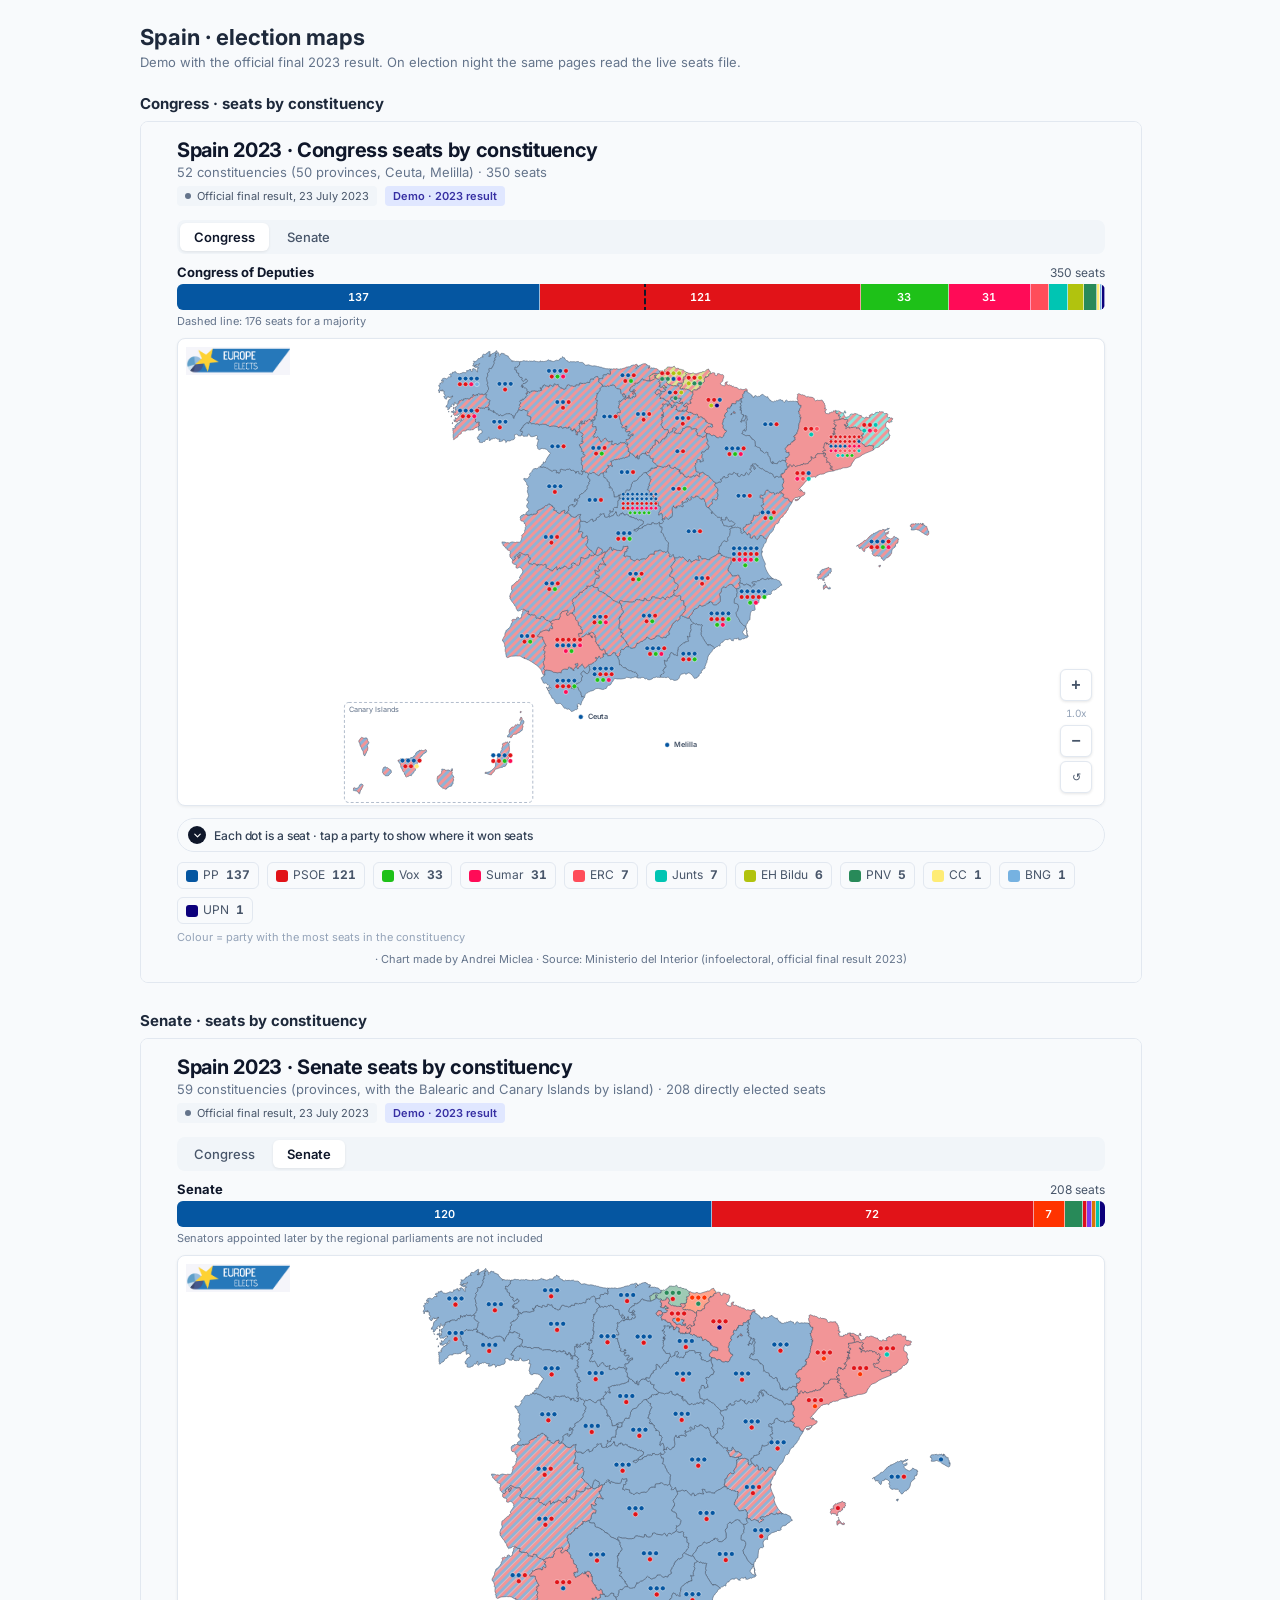
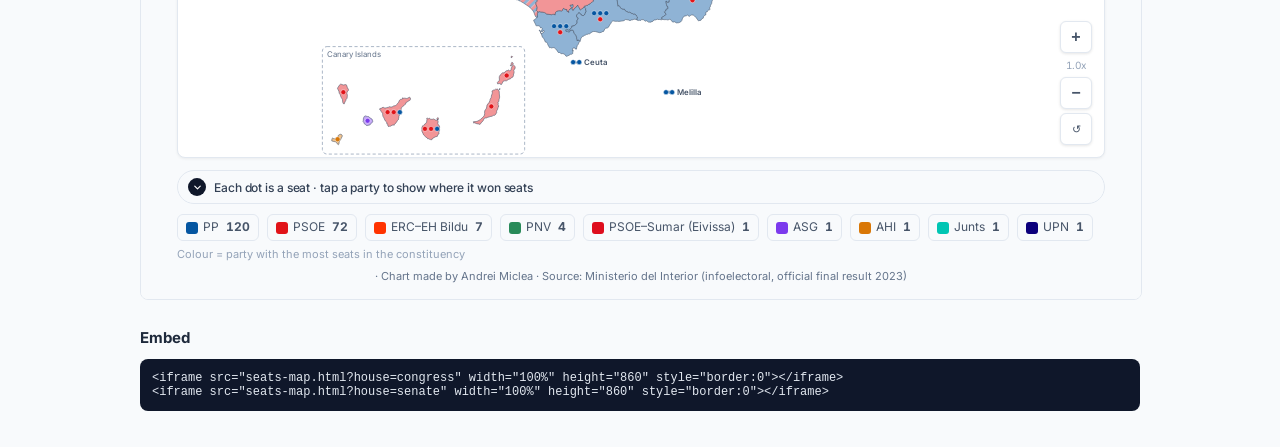
==== index.html @ a238429e "Spain seat maps: Congress and Senate by constituency, 2023 demo" ====
<!DOCTYPE html>
<html lang="en">
<head>
<meta charset="UTF-8">
<meta name="viewport" content="width=device-width, initial-scale=1.0">
<title>Spain Election Maps</title>
<link href="https://fonts.googleapis.com/css2?family=Inter:wght@400;600;700&display=swap" rel="stylesheet">
<style>
  body { font-family: 'Inter', sans-serif; background: #F8FAFC; color: #1E293B; margin: 0; padding: 24px 16px; }
  main { max-width: 1000px; margin: 0 auto; }
  h1 { font-size: 22px; margin: 0 0 4px; } p { color: #64748B; font-size: 13px; margin: 0 0 20px; }
  h2 { font-size: 15px; margin: 24px 0 8px; }
  iframe { width: 100%; height: 860px; border: 1px solid #E2E8F0; border-radius: 8px; background: #fff; }
  pre { background: #0F172A; color: #E2E8F0; padding: 12px; border-radius: 8px; font-size: 12px; overflow-x: auto; }
</style>
</head>
<body>
<main>
  <h1>Spain · election maps</h1>
  <p>Demo with the official final 2023 result. On election night the same pages read the live seats file.</p>
  <h2>Congress · seats by constituency</h2>
  <iframe src="seats-map.html?house=congress" loading="lazy" title="Congress seats by constituency"></iframe>
  <h2>Senate · seats by constituency</h2>
  <iframe src="seats-map.html?house=senate" loading="lazy" title="Senate seats by constituency"></iframe>
  <h2>Embed</h2>
<pre>&lt;iframe src="seats-map.html?house=congress" width="100%" height="860" style="border:0"&gt;&lt;/iframe&gt;
&lt;iframe src="seats-map.html?house=senate" width="100%" height="860" style="border:0"&gt;&lt;/iframe&gt;</pre>
</main>
</body>
</html>
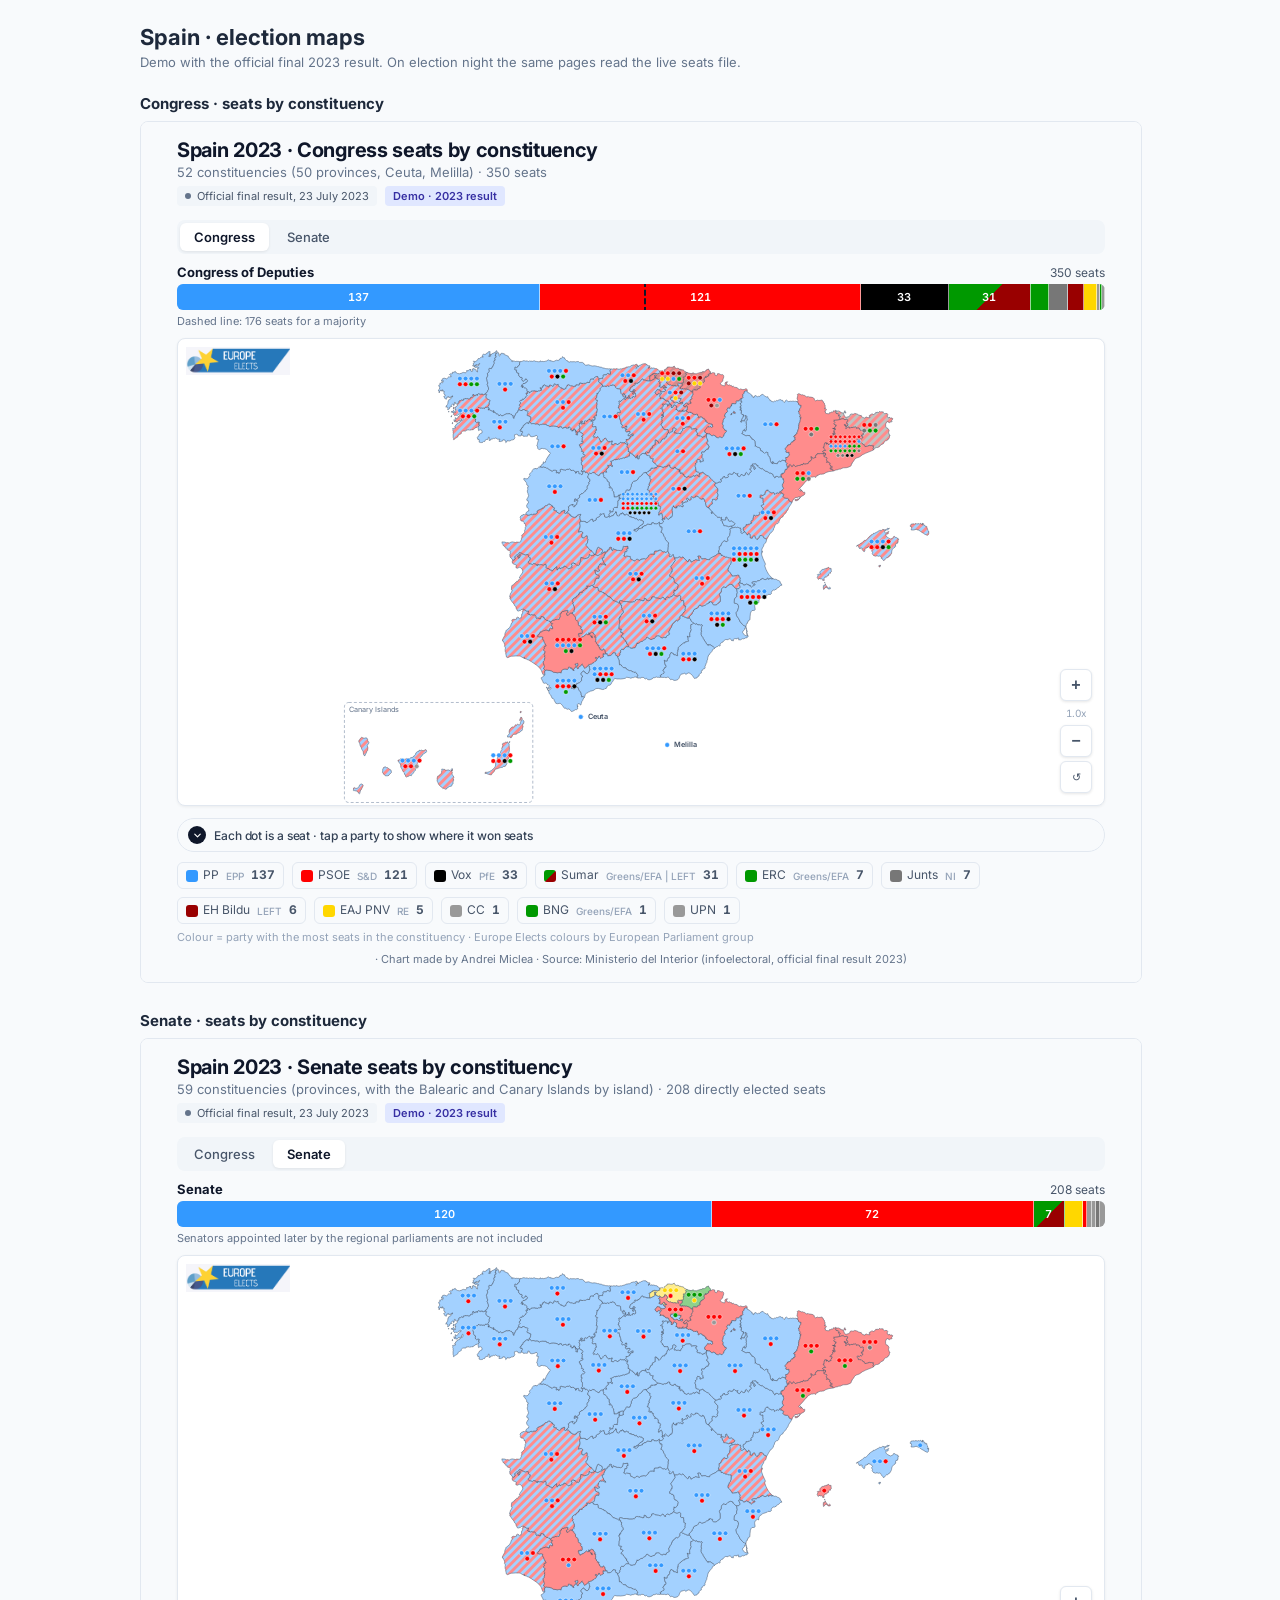
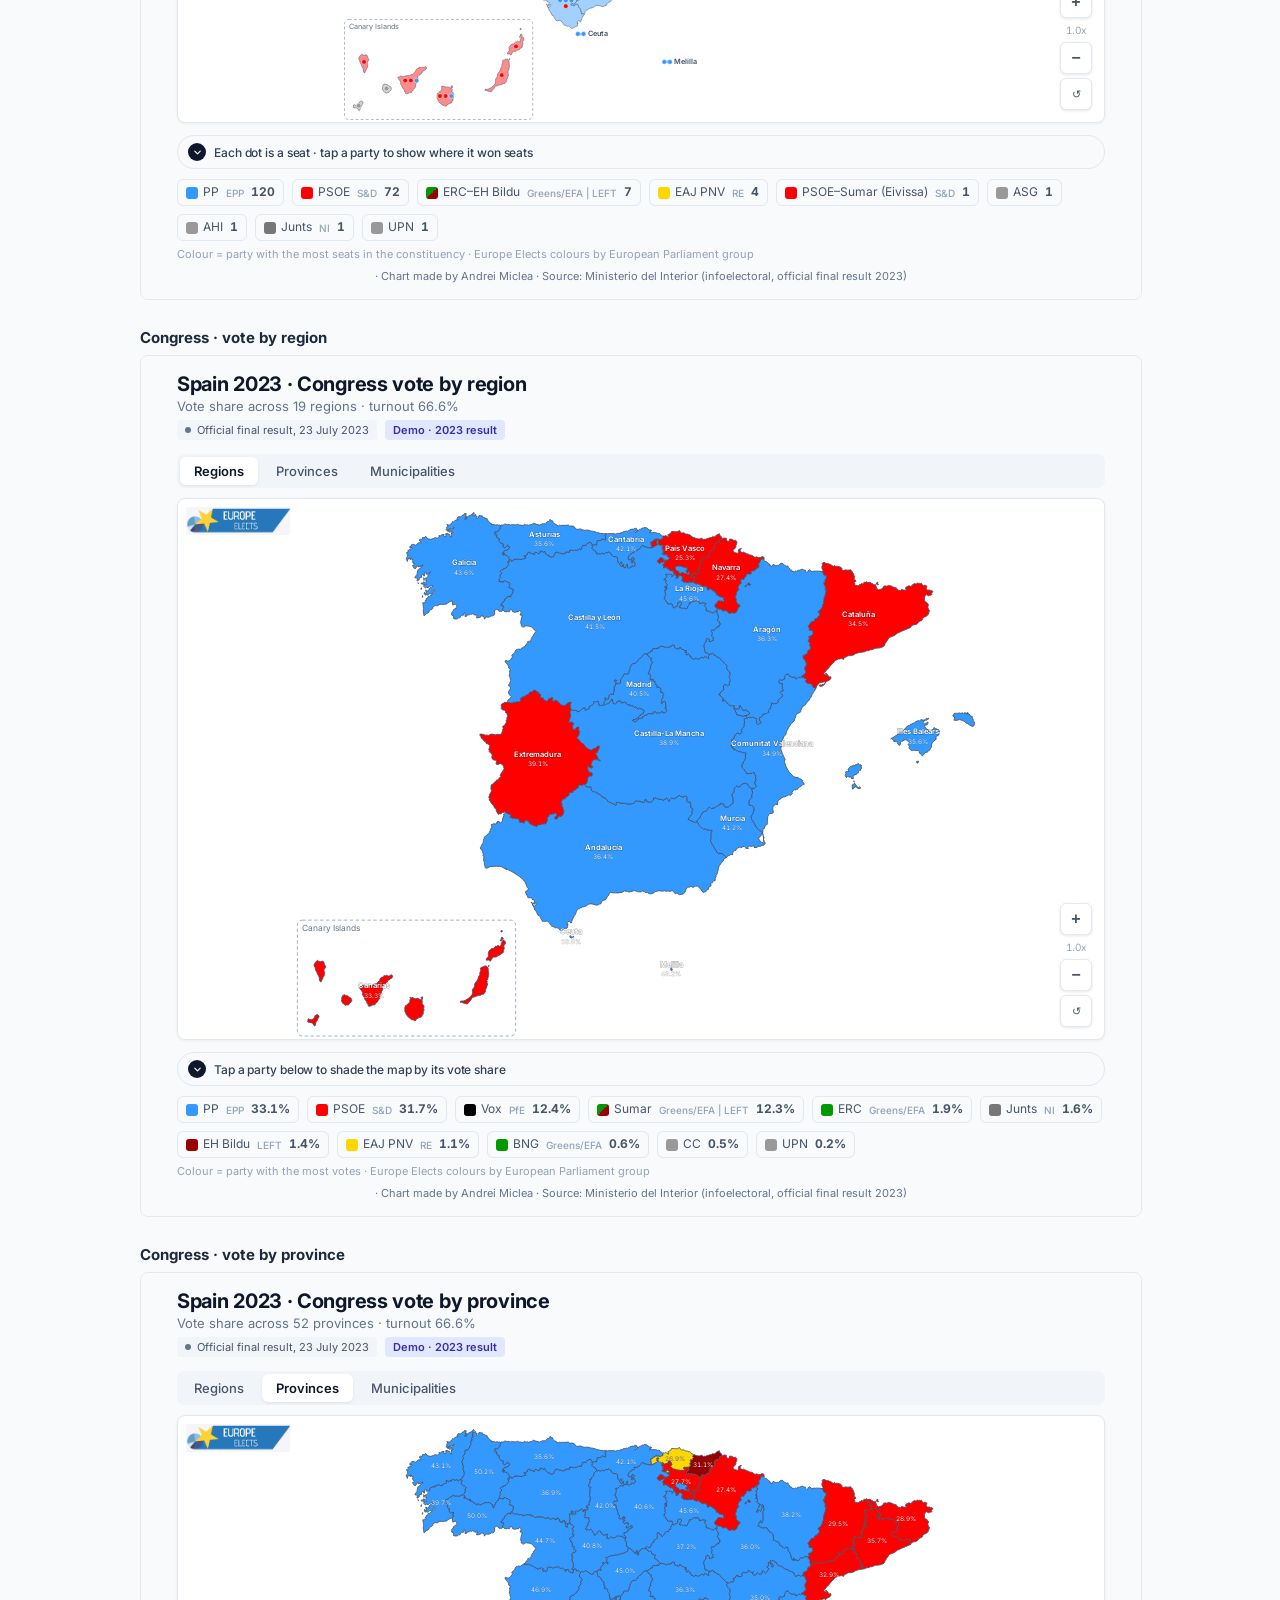
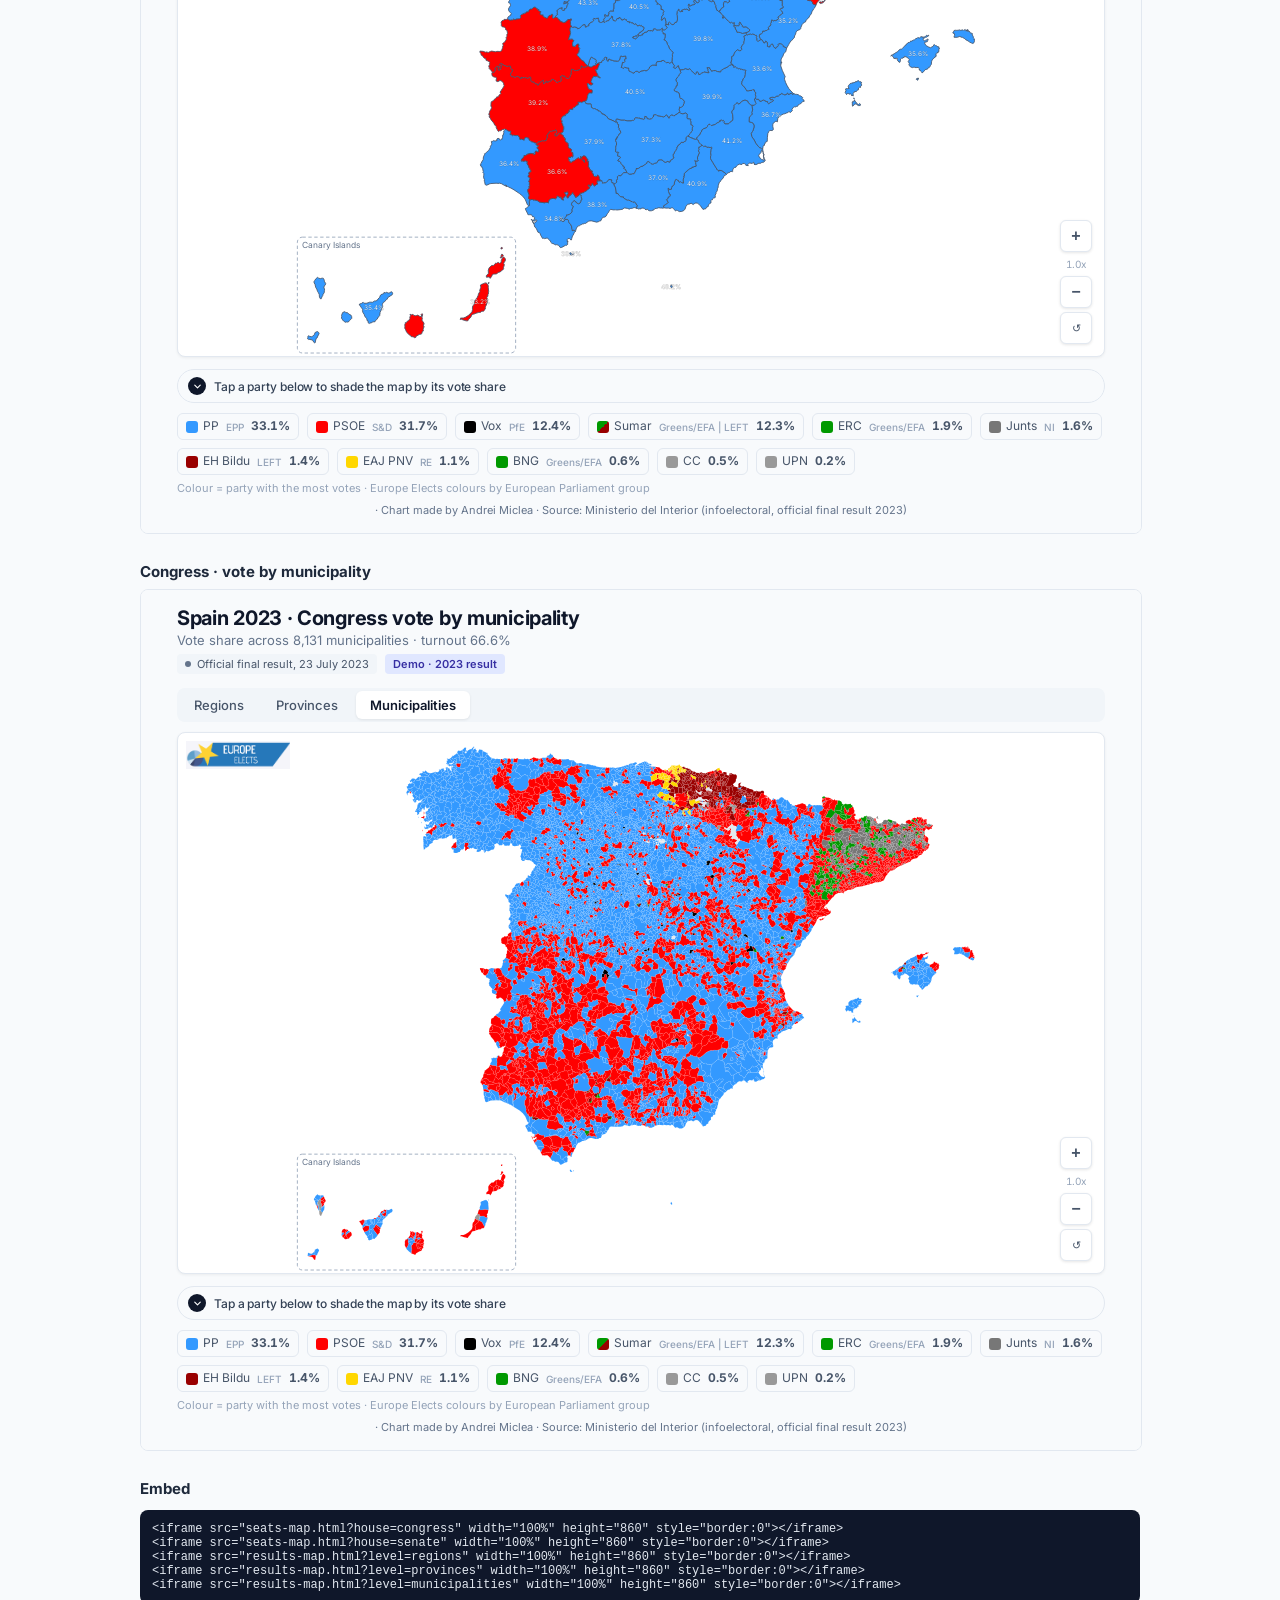
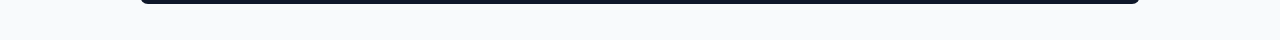
==== commit 0d721fde: "Results maps by region, province and municipality; Europe Elects party names and colours" ====
--- a/index.html
+++ b/index.html
@@ -22,9 +22,18 @@
   <iframe src="seats-map.html?house=congress" loading="lazy" title="Congress seats by constituency"></iframe>
   <h2>Senate · seats by constituency</h2>
   <iframe src="seats-map.html?house=senate" loading="lazy" title="Senate seats by constituency"></iframe>
+  <h2>Congress · vote by region</h2>
+  <iframe src="results-map.html?level=regions" loading="lazy" title="Congress vote by region"></iframe>
+  <h2>Congress · vote by province</h2>
+  <iframe src="results-map.html?level=provinces" loading="lazy" title="Congress vote by province"></iframe>
+  <h2>Congress · vote by municipality</h2>
+  <iframe src="results-map.html?level=municipalities" loading="lazy" title="Congress vote by municipality"></iframe>
   <h2>Embed</h2>
 <pre>&lt;iframe src="seats-map.html?house=congress" width="100%" height="860" style="border:0"&gt;&lt;/iframe&gt;
-&lt;iframe src="seats-map.html?house=senate" width="100%" height="860" style="border:0"&gt;&lt;/iframe&gt;</pre>
+&lt;iframe src="seats-map.html?house=senate" width="100%" height="860" style="border:0"&gt;&lt;/iframe&gt;
+&lt;iframe src="results-map.html?level=regions" width="100%" height="860" style="border:0"&gt;&lt;/iframe&gt;
+&lt;iframe src="results-map.html?level=provinces" width="100%" height="860" style="border:0"&gt;&lt;/iframe&gt;
+&lt;iframe src="results-map.html?level=municipalities" width="100%" height="860" style="border:0"&gt;&lt;/iframe&gt;</pre>
 </main>
 </body>
 </html>
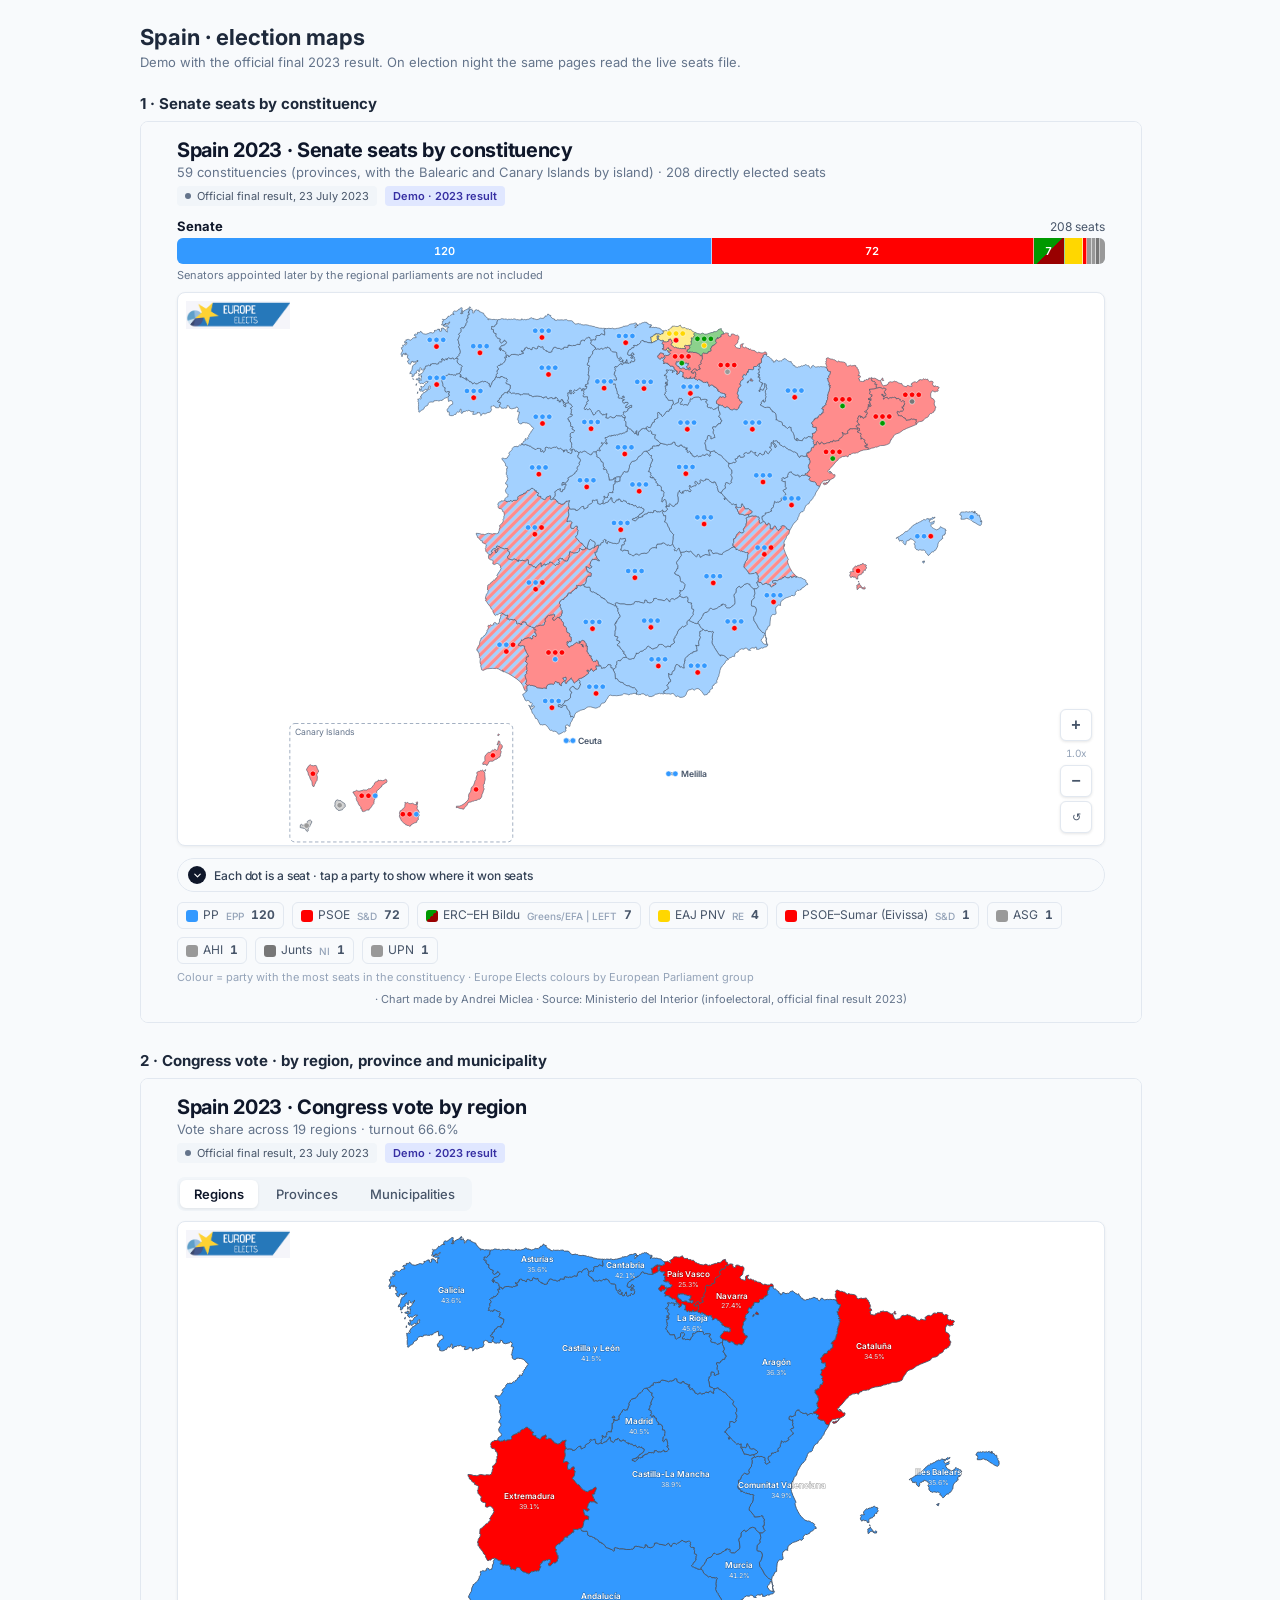
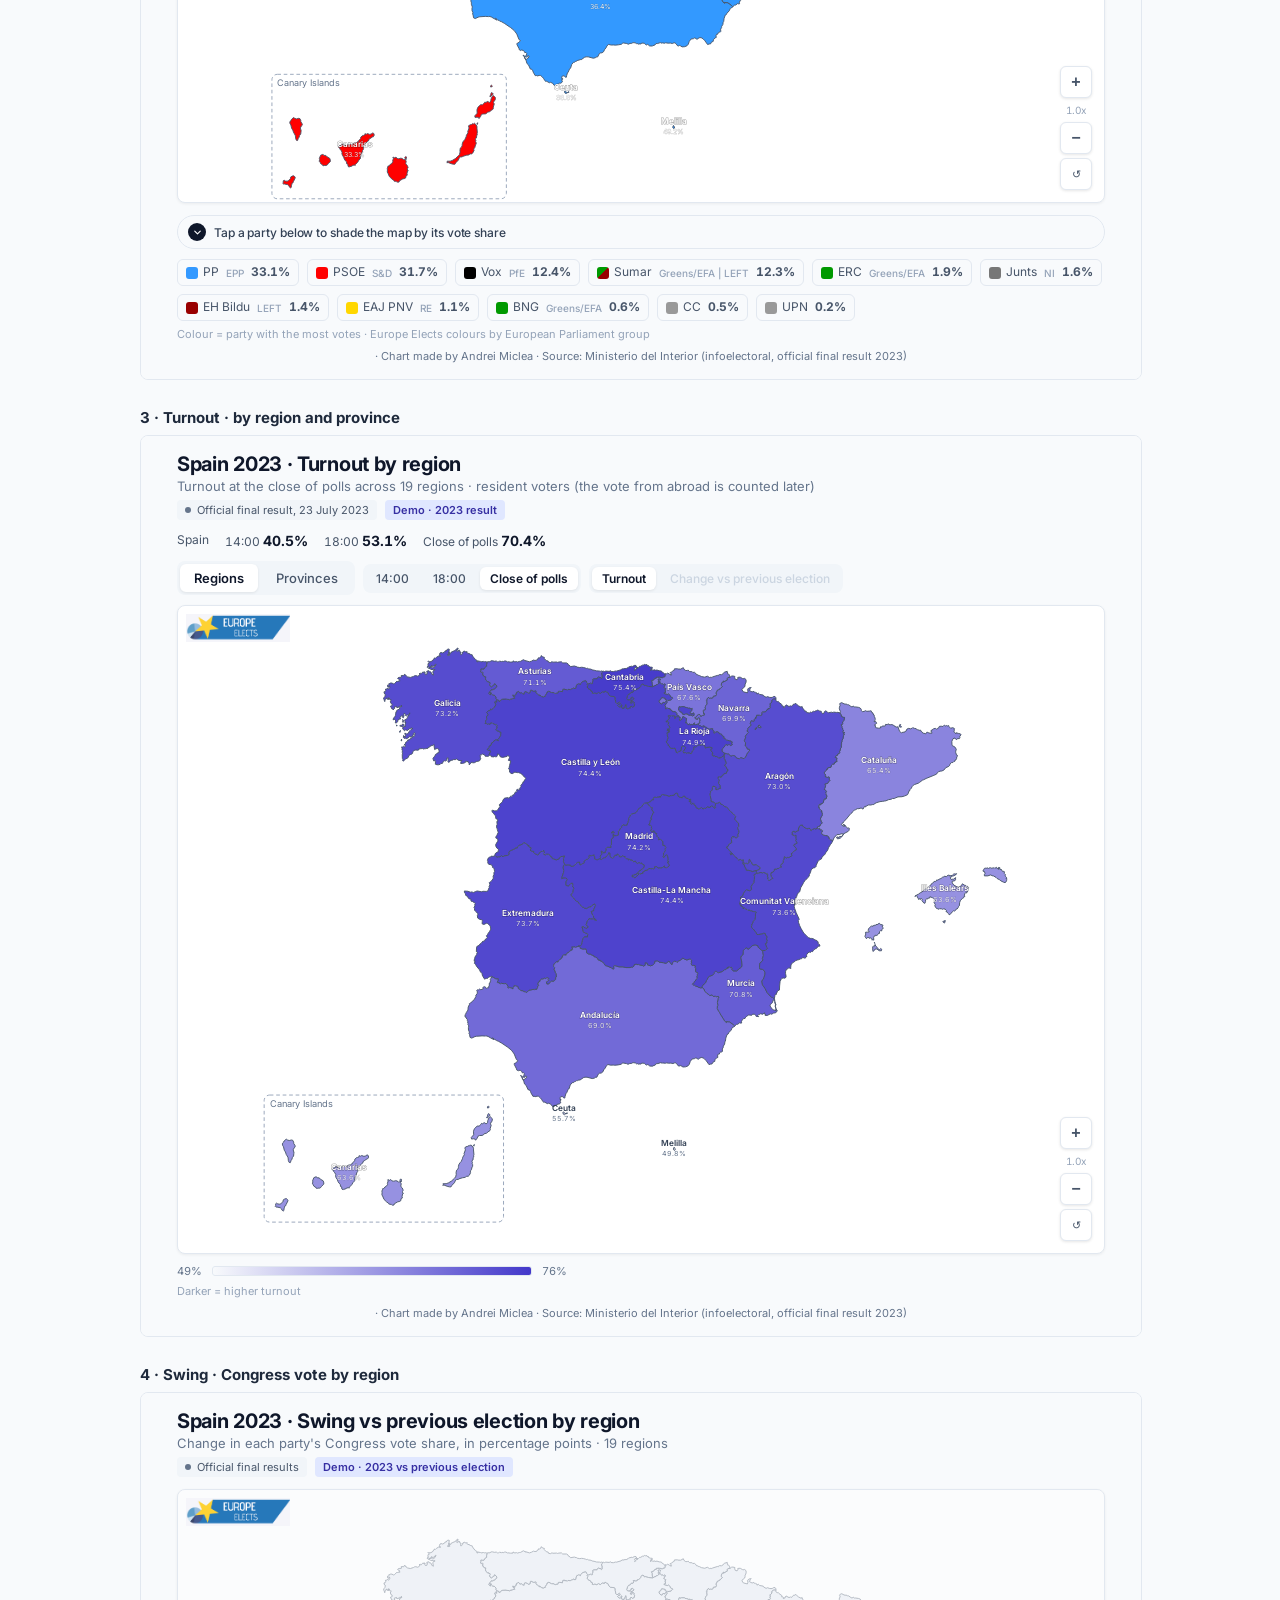
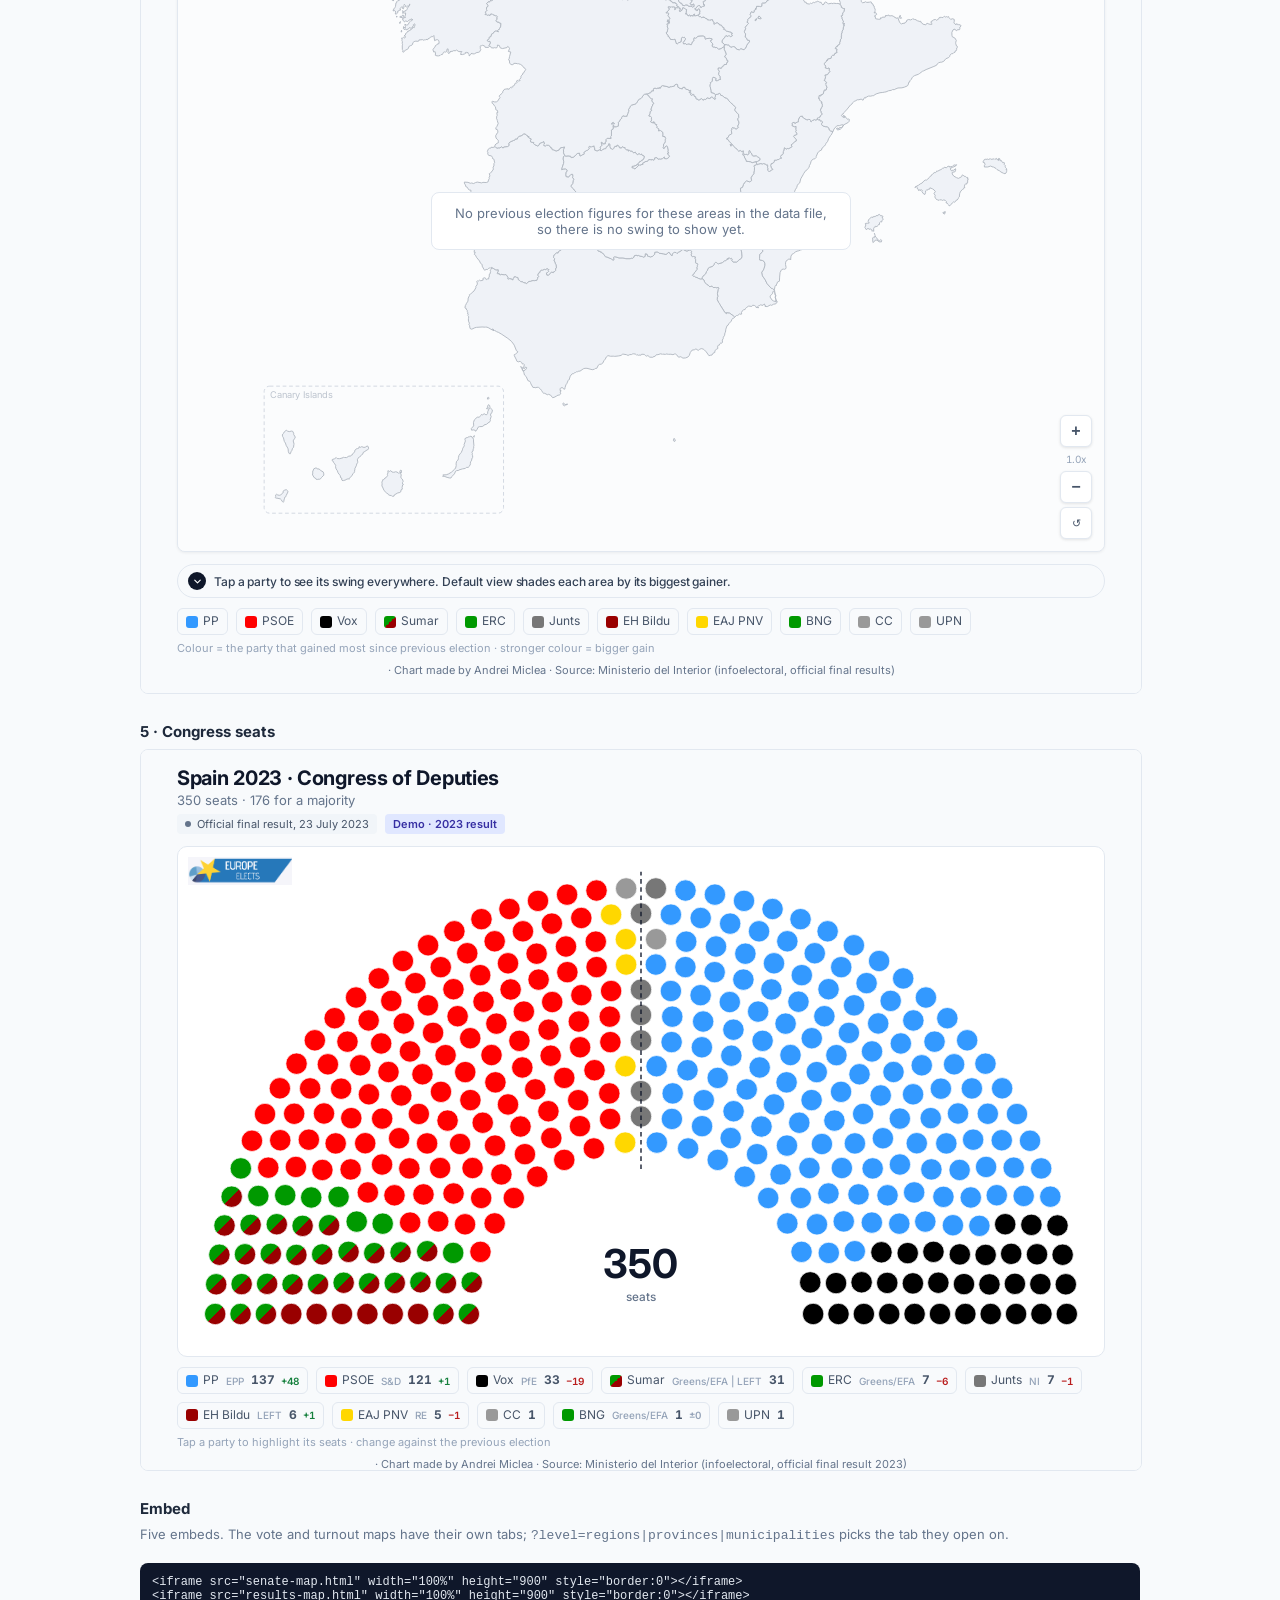
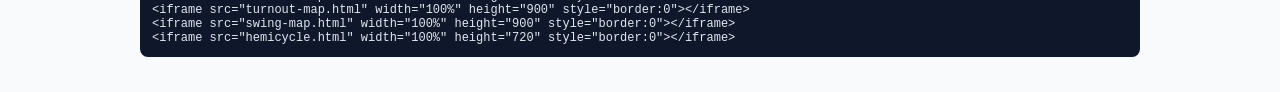
==== commit 829d3064: "Five embeds: Senate seats, Congress vote, turnout, swing, Congress hemicycle - senate-map.html (was " ====
--- a/index.html
+++ b/index.html
@@ -10,7 +10,7 @@
   main { max-width: 1000px; margin: 0 auto; }
   h1 { font-size: 22px; margin: 0 0 4px; } p { color: #64748B; font-size: 13px; margin: 0 0 20px; }
   h2 { font-size: 15px; margin: 24px 0 8px; }
-  iframe { width: 100%; height: 860px; border: 1px solid #E2E8F0; border-radius: 8px; background: #fff; }
+  iframe { width: 100%; height: 900px; border: 1px solid #E2E8F0; border-radius: 8px; background: #fff; }
   pre { background: #0F172A; color: #E2E8F0; padding: 12px; border-radius: 8px; font-size: 12px; overflow-x: auto; }
 </style>
 </head>
@@ -18,22 +18,24 @@
 <main>
   <h1>Spain · election maps</h1>
   <p>Demo with the official final 2023 result. On election night the same pages read the live seats file.</p>
-  <h2>Congress · seats by constituency</h2>
-  <iframe src="seats-map.html?house=congress" loading="lazy" title="Congress seats by constituency"></iframe>
-  <h2>Senate · seats by constituency</h2>
-  <iframe src="seats-map.html?house=senate" loading="lazy" title="Senate seats by constituency"></iframe>
-  <h2>Congress · vote by region</h2>
-  <iframe src="results-map.html?level=regions" loading="lazy" title="Congress vote by region"></iframe>
-  <h2>Congress · vote by province</h2>
-  <iframe src="results-map.html?level=provinces" loading="lazy" title="Congress vote by province"></iframe>
-  <h2>Congress · vote by municipality</h2>
-  <iframe src="results-map.html?level=municipalities" loading="lazy" title="Congress vote by municipality"></iframe>
+  <h2>1 · Senate seats by constituency</h2>
+  <iframe src="senate-map.html" loading="lazy" title="Senate seats by constituency"></iframe>
+  <h2>2 · Congress vote · by region, province and municipality</h2>
+  <iframe src="results-map.html" loading="lazy" title="Congress vote by area"></iframe>
+  <h2>3 · Turnout · by region and province</h2>
+  <iframe src="turnout-map.html" loading="lazy" title="Turnout by area"></iframe>
+  <h2>4 · Swing · Congress vote by region</h2>
+  <iframe src="swing-map.html" loading="lazy" title="Swing by region"></iframe>
+  <h2>5 · Congress seats</h2>
+  <iframe src="hemicycle.html" loading="lazy" title="Congress seats" style="height:720px"></iframe>
   <h2>Embed</h2>
-<pre>&lt;iframe src="seats-map.html?house=congress" width="100%" height="860" style="border:0"&gt;&lt;/iframe&gt;
-&lt;iframe src="seats-map.html?house=senate" width="100%" height="860" style="border:0"&gt;&lt;/iframe&gt;
-&lt;iframe src="results-map.html?level=regions" width="100%" height="860" style="border:0"&gt;&lt;/iframe&gt;
-&lt;iframe src="results-map.html?level=provinces" width="100%" height="860" style="border:0"&gt;&lt;/iframe&gt;
-&lt;iframe src="results-map.html?level=municipalities" width="100%" height="860" style="border:0"&gt;&lt;/iframe&gt;</pre>
+  <p>Five embeds. The vote and turnout maps have their own tabs; <code>?level=regions|provinces|municipalities</code>
+  picks the tab they open on.</p>
+<pre>&lt;iframe src="senate-map.html" width="100%" height="900" style="border:0"&gt;&lt;/iframe&gt;
+&lt;iframe src="results-map.html" width="100%" height="900" style="border:0"&gt;&lt;/iframe&gt;
+&lt;iframe src="turnout-map.html" width="100%" height="900" style="border:0"&gt;&lt;/iframe&gt;
+&lt;iframe src="swing-map.html" width="100%" height="900" style="border:0"&gt;&lt;/iframe&gt;
+&lt;iframe src="hemicycle.html" width="100%" height="720" style="border:0"&gt;&lt;/iframe&gt;</pre>
 </main>
 </body>
 </html>
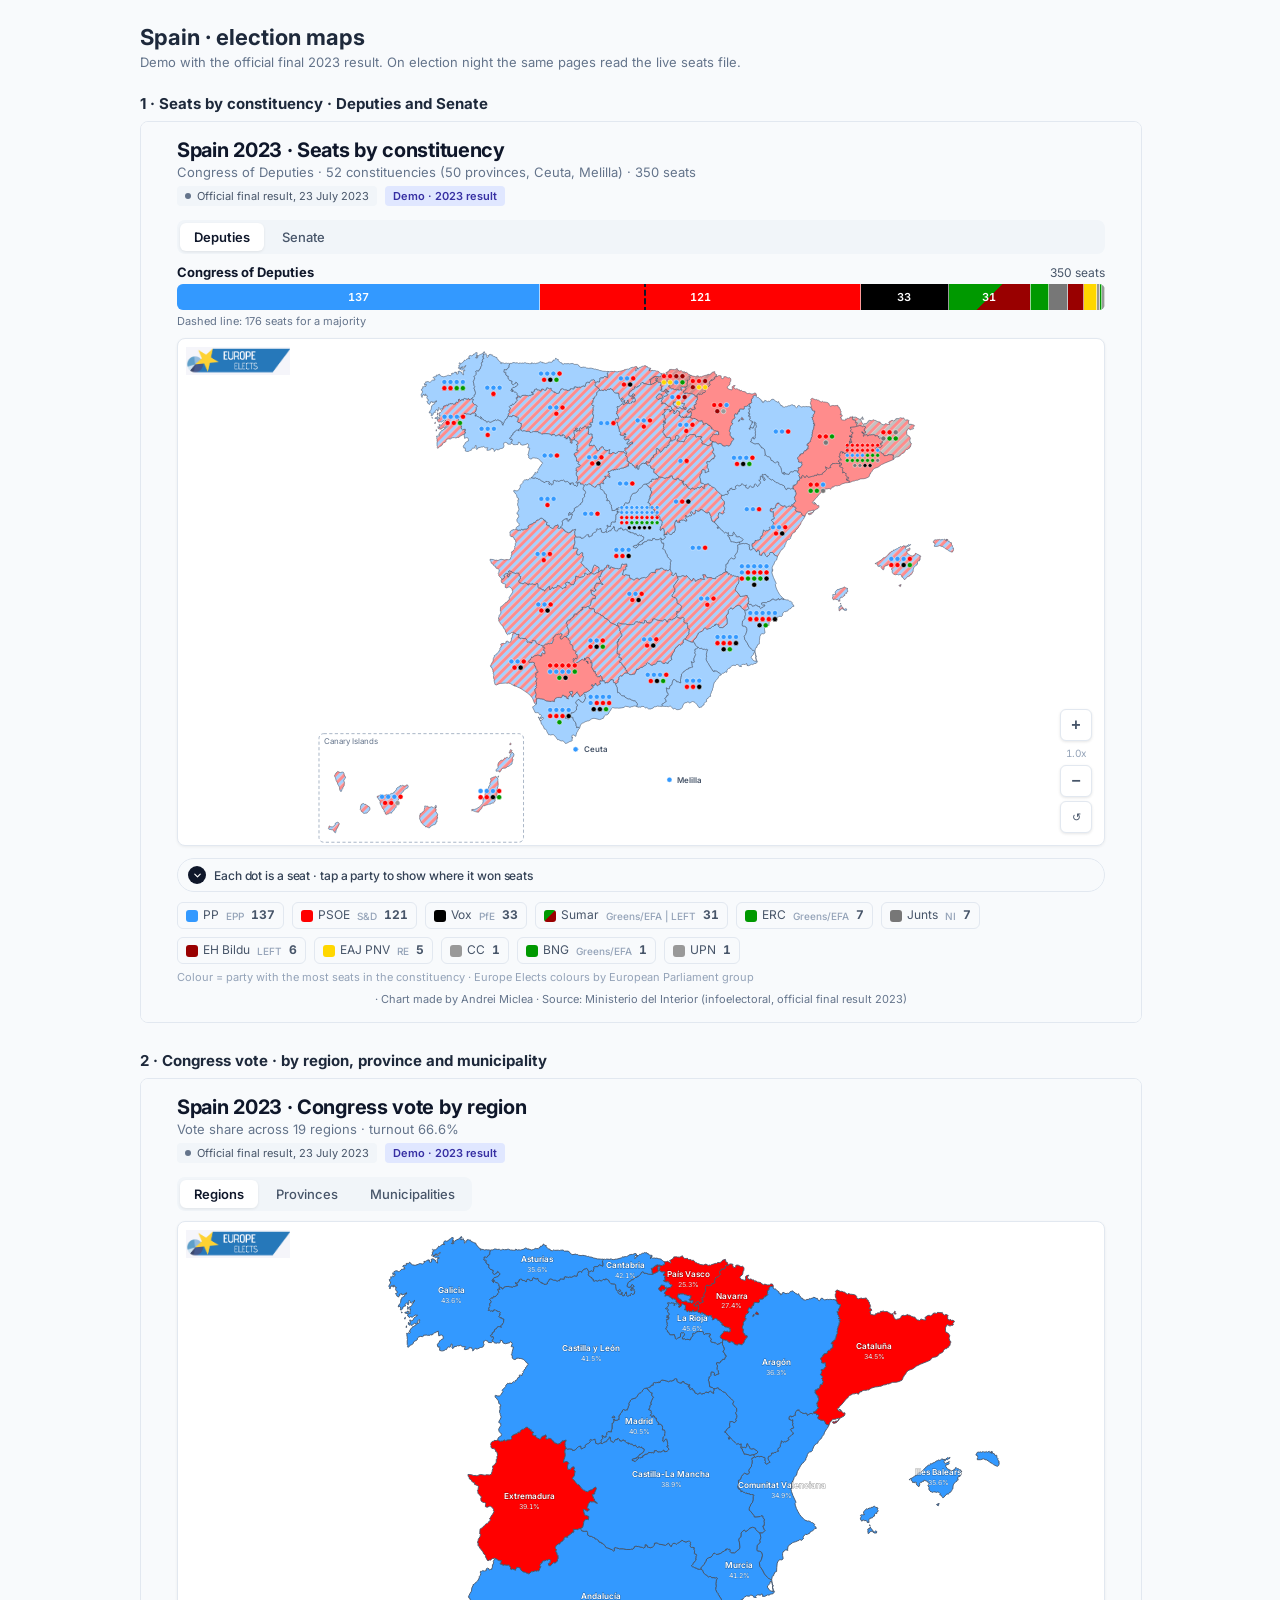
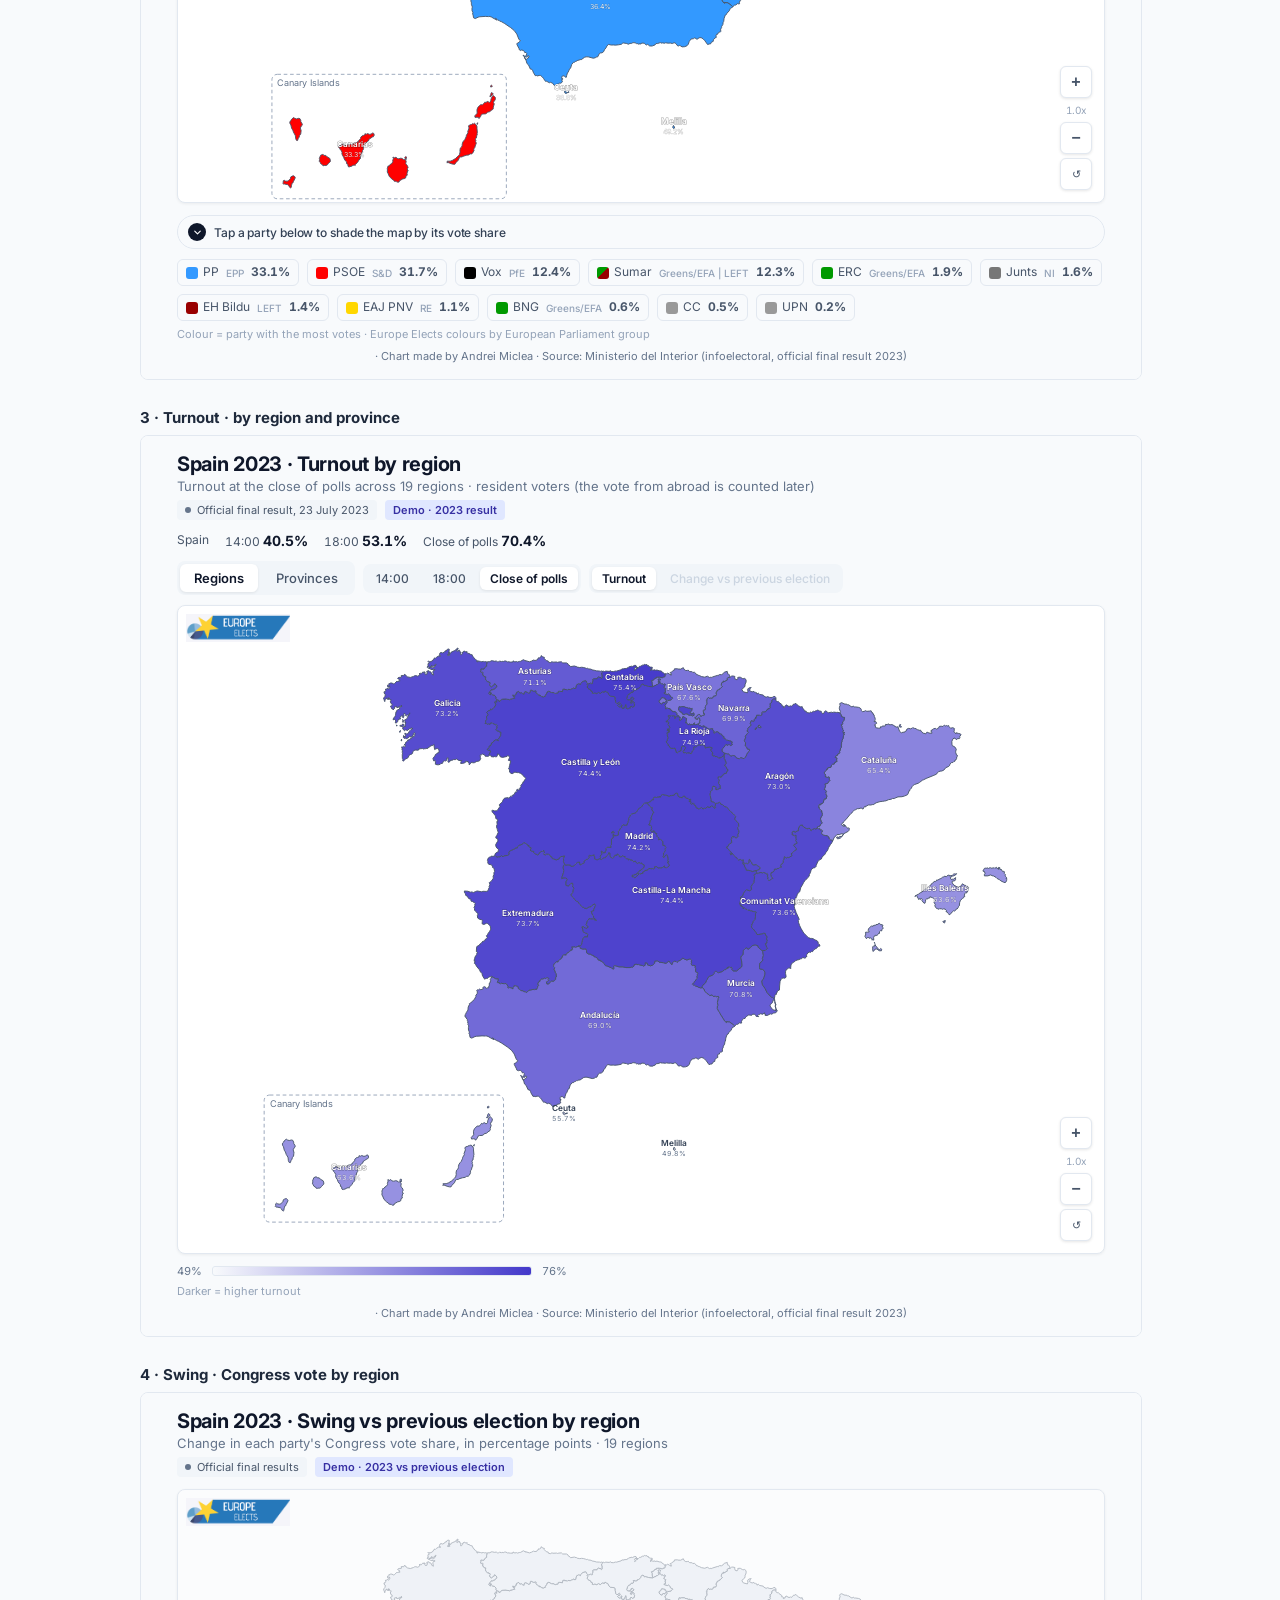
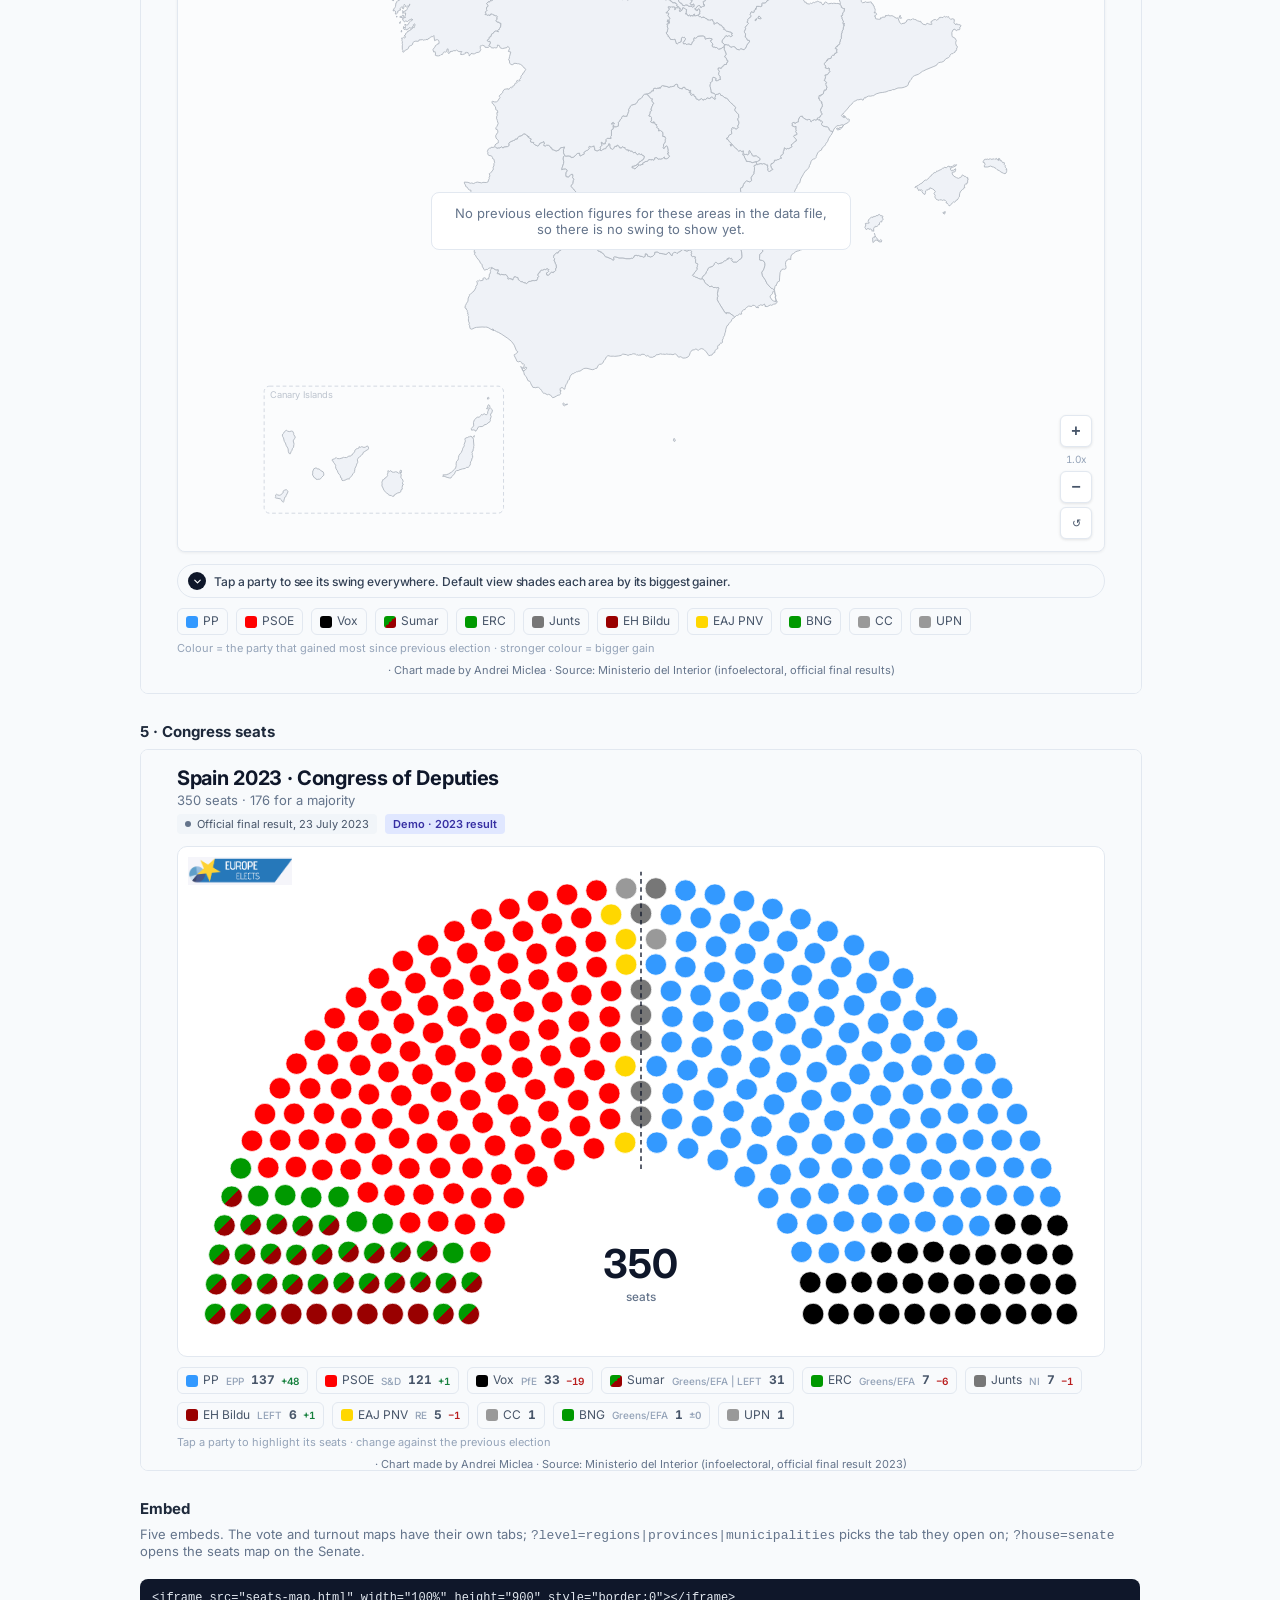
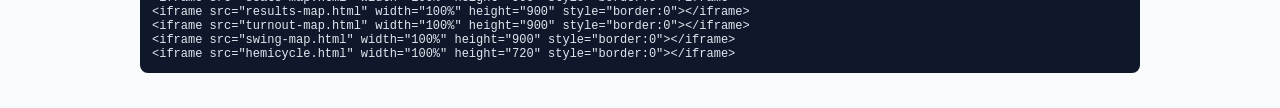
==== commit ba8c93a6: "Seats map with Deputies and Senate tabs, Deputies first senate-map.html goes back to seats-map.html " ====
--- a/index.html
+++ b/index.html
@@ -18,8 +18,8 @@
 <main>
   <h1>Spain · election maps</h1>
   <p>Demo with the official final 2023 result. On election night the same pages read the live seats file.</p>
-  <h2>1 · Senate seats by constituency</h2>
-  <iframe src="senate-map.html" loading="lazy" title="Senate seats by constituency"></iframe>
+  <h2>1 · Seats by constituency · Deputies and Senate</h2>
+  <iframe src="seats-map.html" loading="lazy" title="Seats by constituency"></iframe>
   <h2>2 · Congress vote · by region, province and municipality</h2>
   <iframe src="results-map.html" loading="lazy" title="Congress vote by area"></iframe>
   <h2>3 · Turnout · by region and province</h2>
@@ -30,8 +30,8 @@
   <iframe src="hemicycle.html" loading="lazy" title="Congress seats" style="height:720px"></iframe>
   <h2>Embed</h2>
   <p>Five embeds. The vote and turnout maps have their own tabs; <code>?level=regions|provinces|municipalities</code>
-  picks the tab they open on.</p>
-<pre>&lt;iframe src="senate-map.html" width="100%" height="900" style="border:0"&gt;&lt;/iframe&gt;
+  picks the tab they open on; <code>?house=senate</code> opens the seats map on the Senate.</p>
+<pre>&lt;iframe src="seats-map.html" width="100%" height="900" style="border:0"&gt;&lt;/iframe&gt;
 &lt;iframe src="results-map.html" width="100%" height="900" style="border:0"&gt;&lt;/iframe&gt;
 &lt;iframe src="turnout-map.html" width="100%" height="900" style="border:0"&gt;&lt;/iframe&gt;
 &lt;iframe src="swing-map.html" width="100%" height="900" style="border:0"&gt;&lt;/iframe&gt;
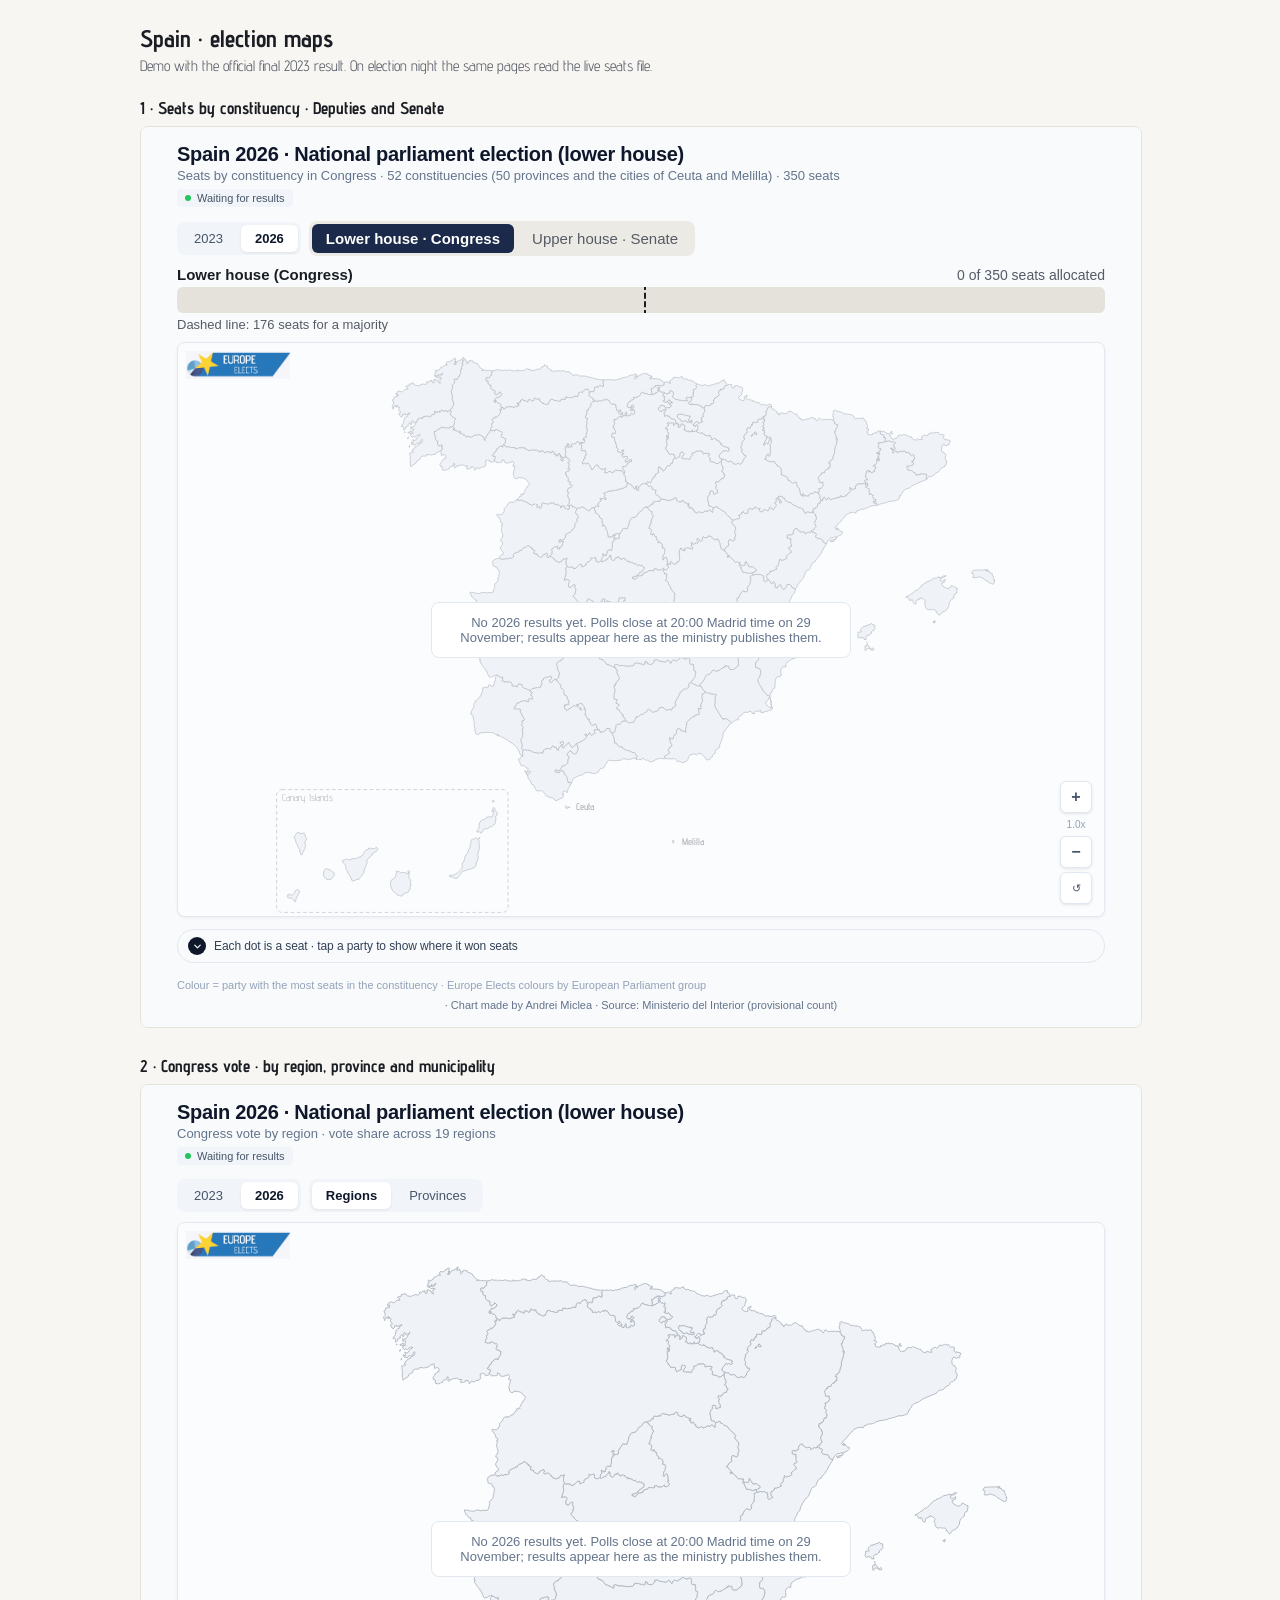
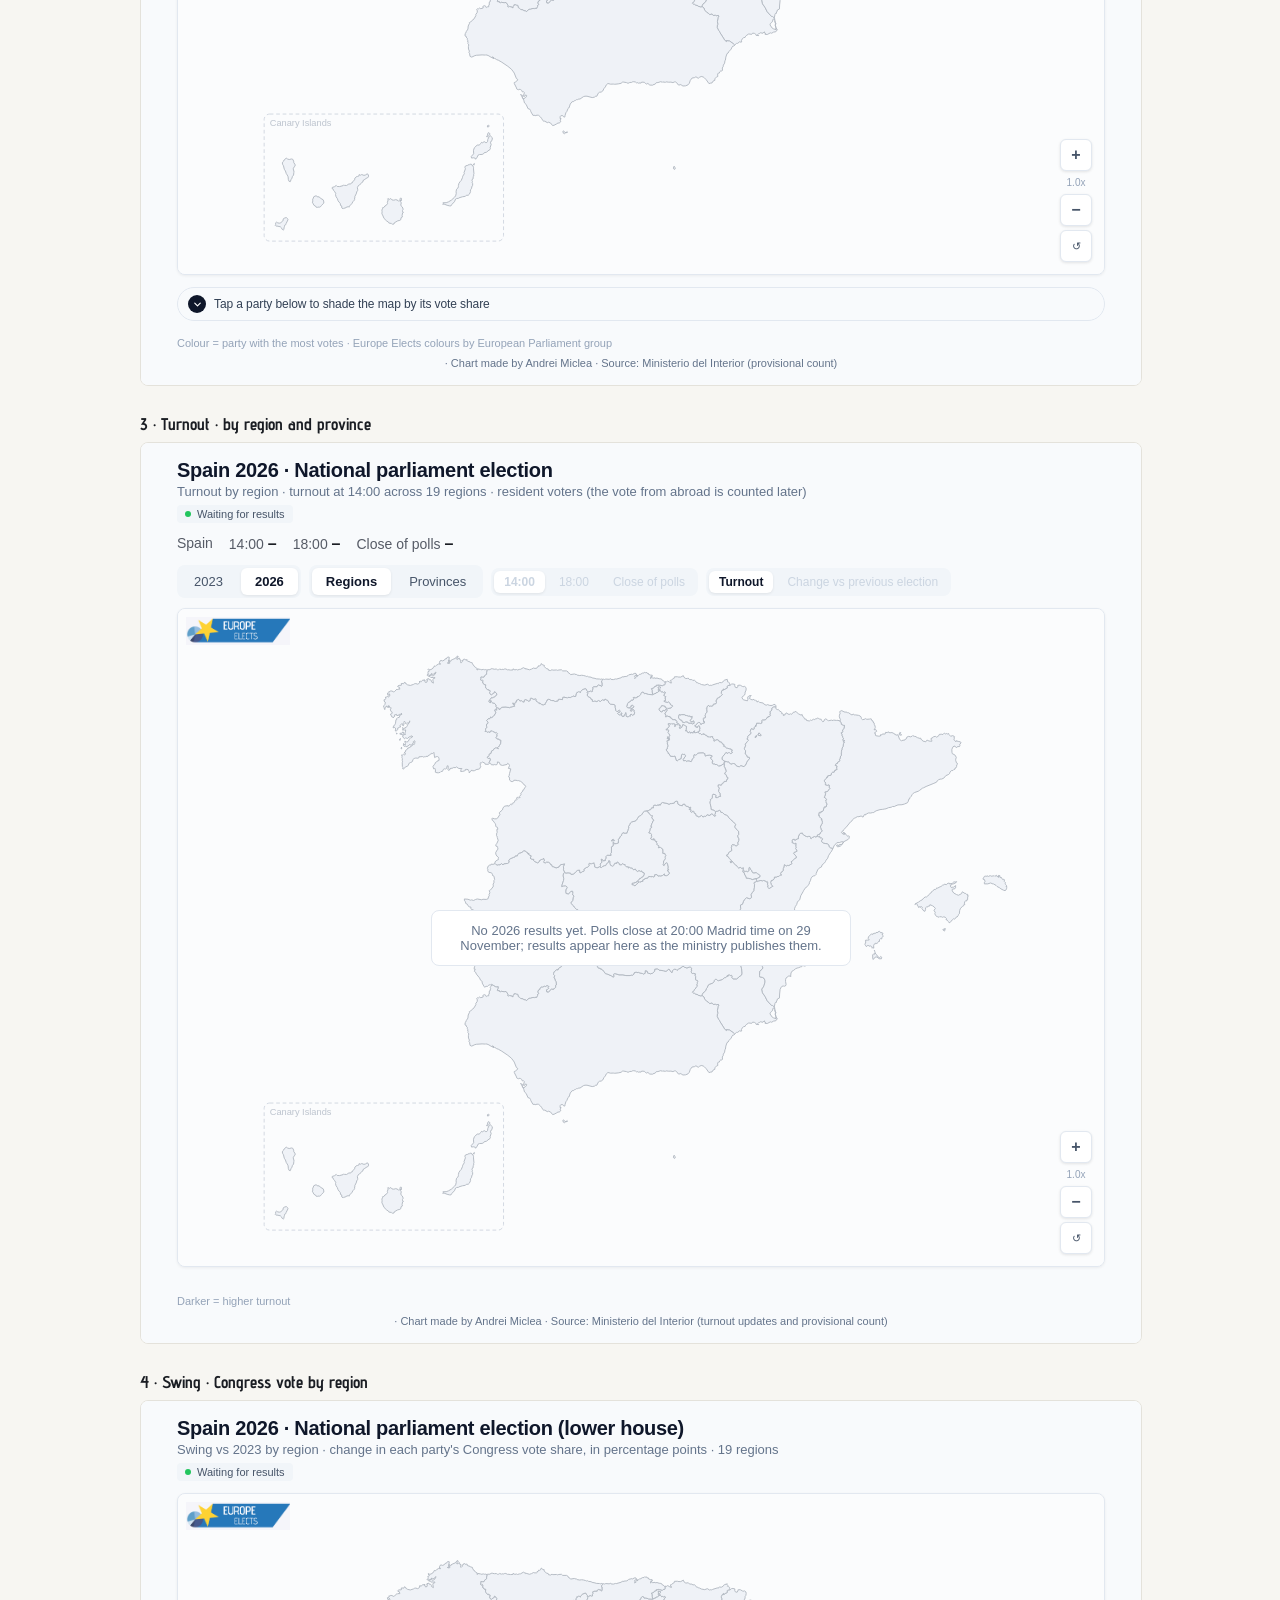
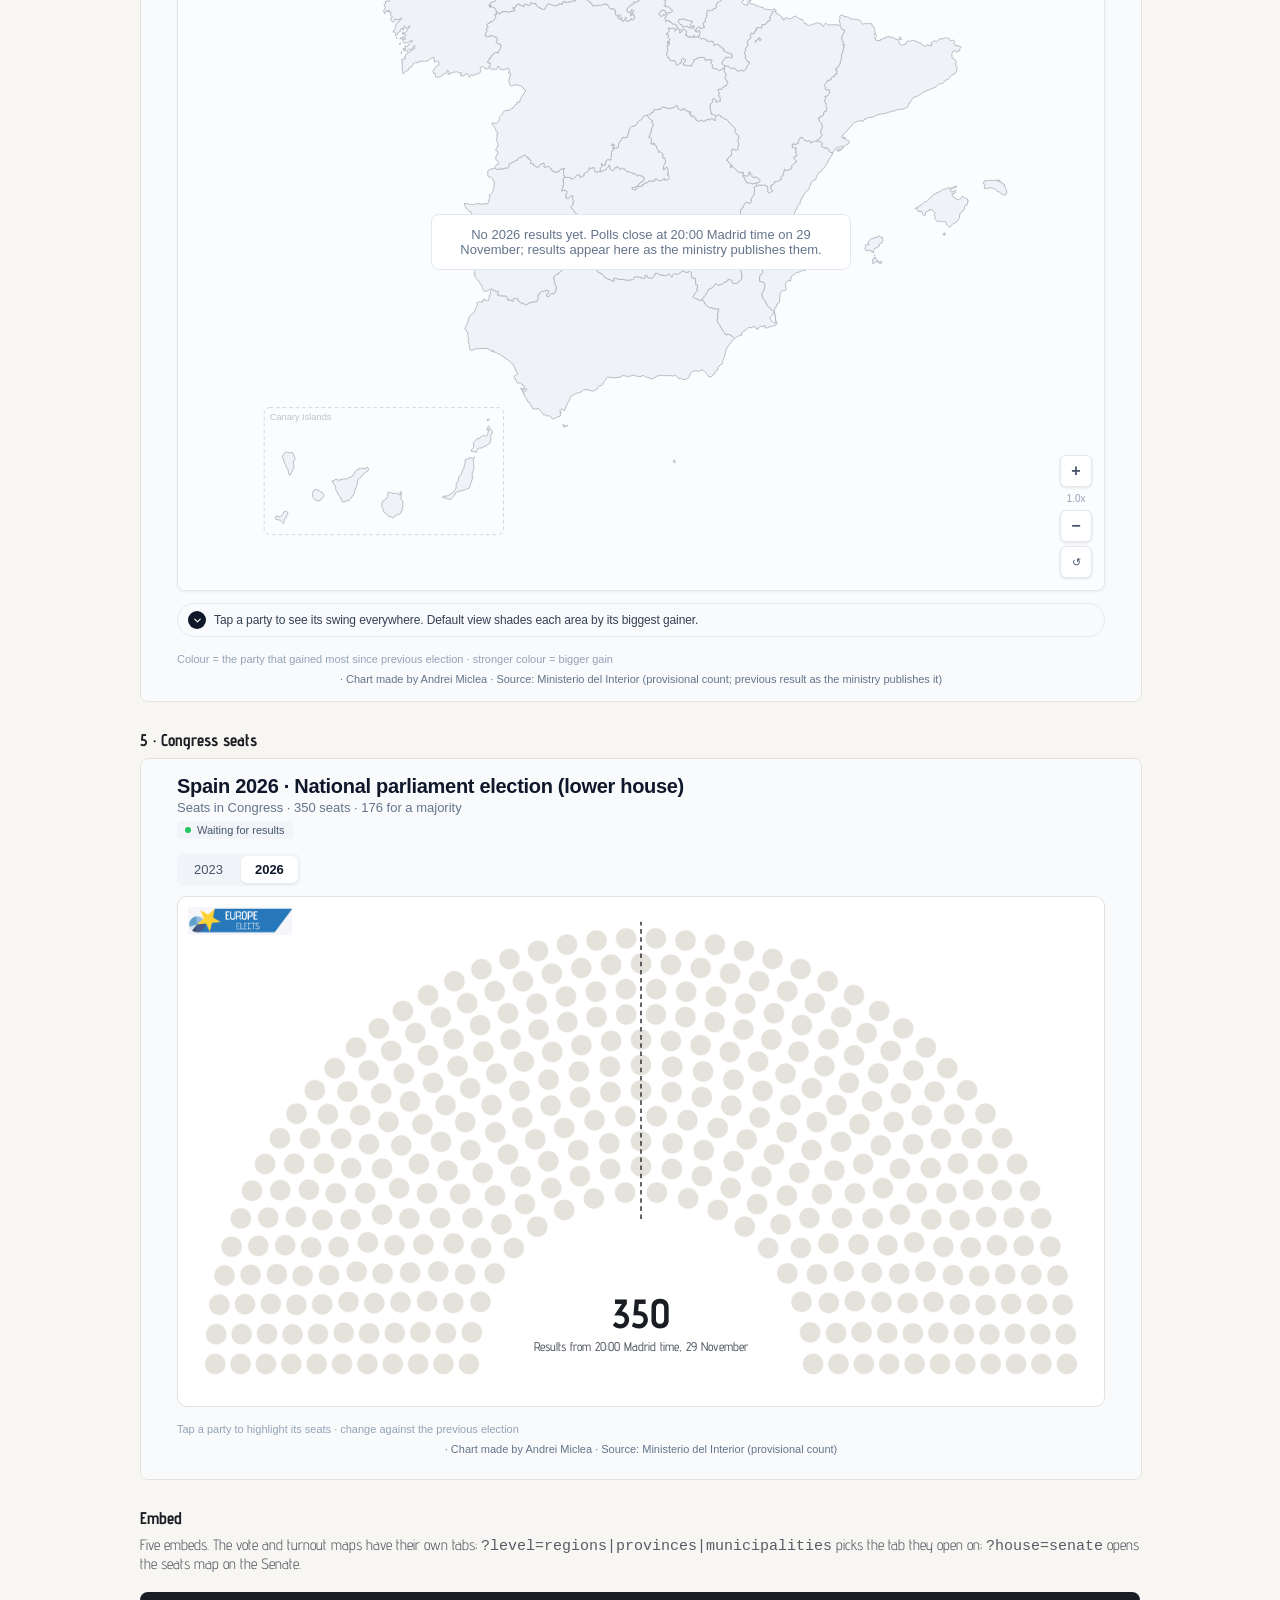
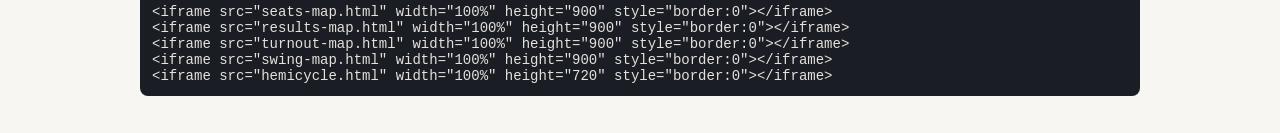
==== commit 45689f4a: "Change font and style properties in index.html Updated styles and fonts in the HTML file for improve" ====
--- a/index.html
+++ b/index.html
@@ -4,14 +4,14 @@
 <meta charset="UTF-8">
 <meta name="viewport" content="width=device-width, initial-scale=1.0">
 <title>Spain Election Maps</title>
-<link href="https://fonts.googleapis.com/css2?family=Inter:wght@400;600;700&display=swap" rel="stylesheet">
+<link href="https://fonts.googleapis.com/css2?family=Advent+Pro:wght@400;500;600;700&display=swap" rel="stylesheet">
 <style>
-  body { font-family: 'Inter', sans-serif; background: #F8FAFC; color: #1E293B; margin: 0; padding: 24px 16px; }
+  body { font-family: 'Advent Pro', sans-serif; background: #F7F6F2; color: #1A1D23; margin: 0; padding: 24px 16px; }
   main { max-width: 1000px; margin: 0 auto; }
-  h1 { font-size: 22px; margin: 0 0 4px; } p { color: #64748B; font-size: 13px; margin: 0 0 20px; }
-  h2 { font-size: 15px; margin: 24px 0 8px; }
-  iframe { width: 100%; height: 900px; border: 1px solid #E2E8F0; border-radius: 8px; background: #fff; }
-  pre { background: #0F172A; color: #E2E8F0; padding: 12px; border-radius: 8px; font-size: 12px; overflow-x: auto; }
+  h1 { font-size: 24px; margin: 0 0 4px; } p { color: #565B66; font-size: 15px; margin: 0 0 20px; }
+  h2 { font-size: 17px; margin: 24px 0 8px; }
+  iframe { width: 100%; height: 900px; border: 1px solid #E4E2DB; border-radius: 8px; background: #fff; }
+  pre { background: #1A1D23; color: #E4E2DB; padding: 12px; border-radius: 8px; font-size: 14px; overflow-x: auto; }
 </style>
 </head>
 <body>
